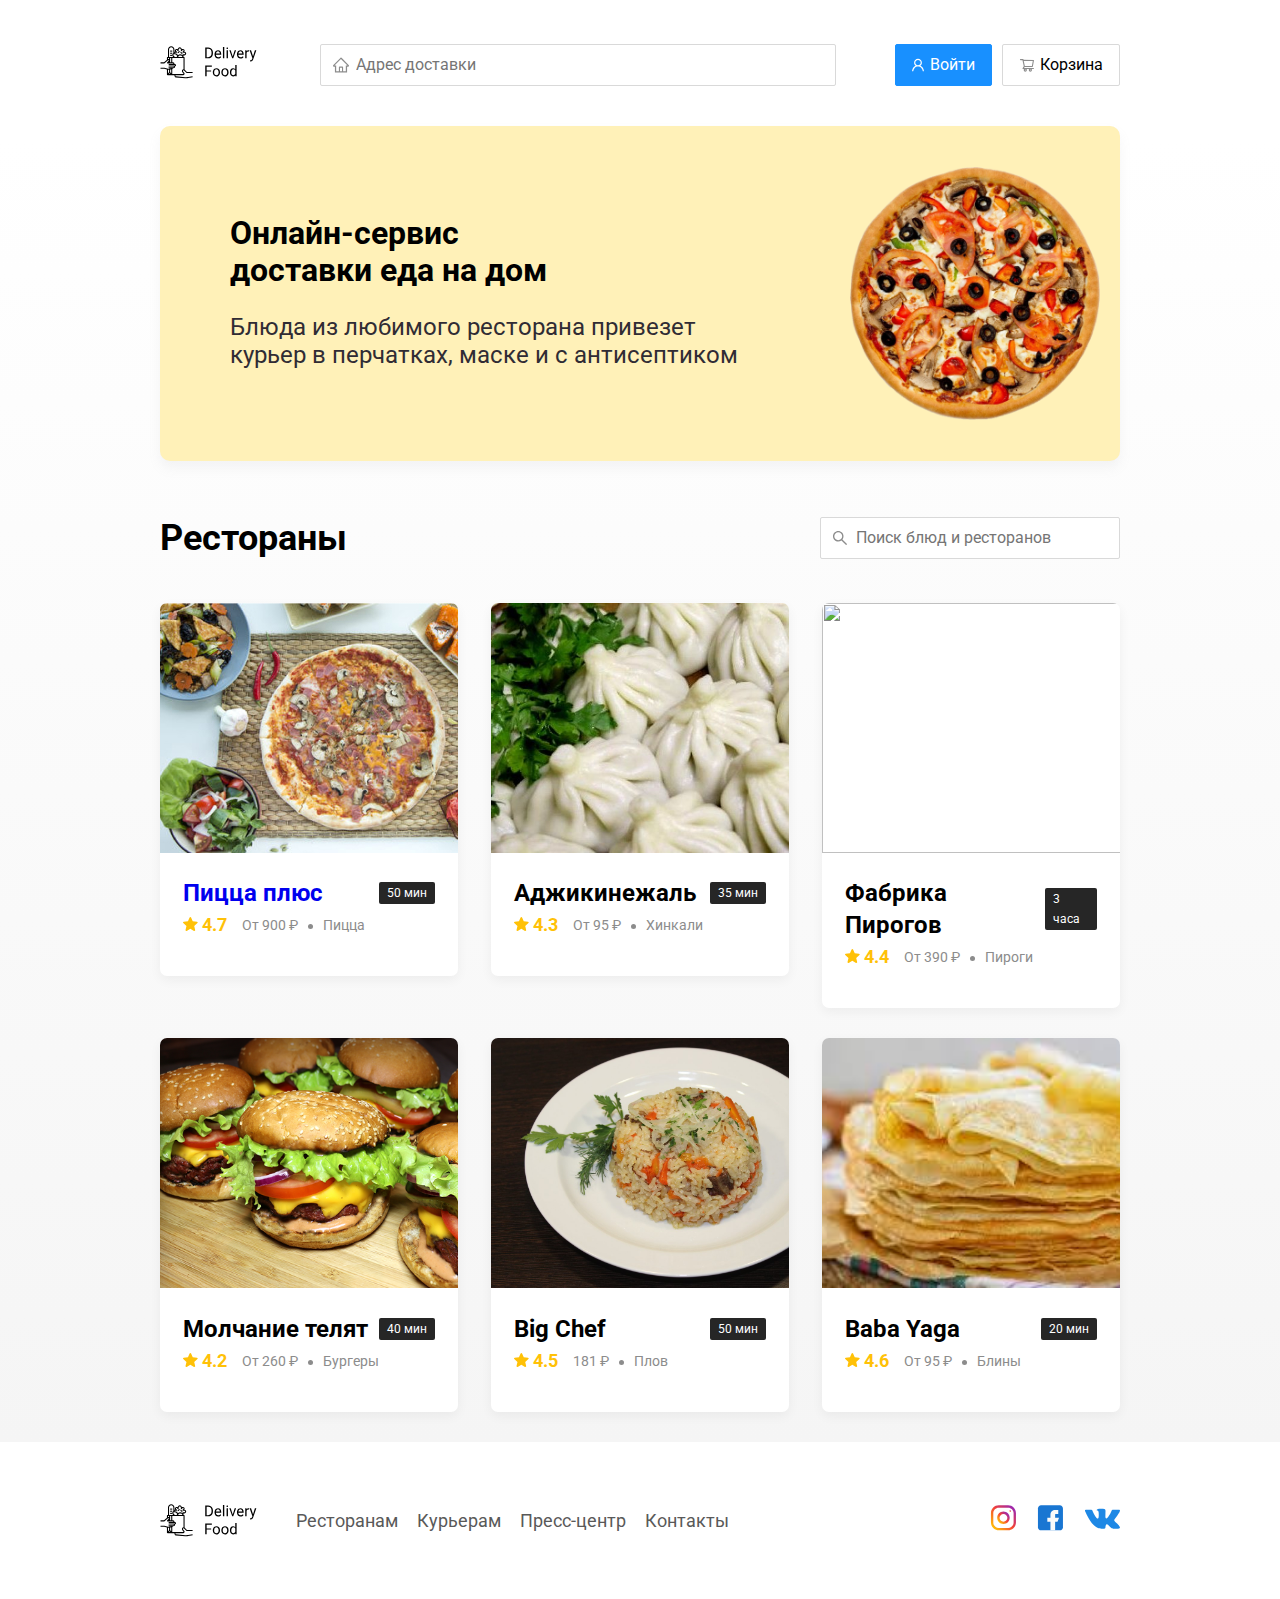
==== index.html @ 808a197e "Add files via upload" ====
<!DOCTYPE html>
<html lang="en">
<head>
    <meta charset="UTF-8">
    <meta name="viewport" content="width=device-width, initial-scale=1.0">
    <title>Delivery Food - доставка еды на дом</title>
    <link href=
     "https://fonts.googleapis.com/css?family=Roboto:400,700&display=swap&subset=cyrillic" 
      rel="stylesheet">
      <link rel="stylesheet" href="css/normalize.css">
    <link rel="stylesheet" href="css/style.css">
</head>
<body>
<div class="container">
    <header class='header'>
        <a href="index.html" class="logo">
            <img src="img\logo.svg" alt="Logo">
        </a>  
        <input type="text" class="input input-address" placeholder="Адрес доставки">
        <div class="buttons">
         <button class="button button-primary">
            <img src="img\user.svg" alt="" class="button-icon"> 
            <span class="button-text">Войти</span> 
        </button>
         <button class="button">
            <img src="img\shopping-cart.svg" alt="" class="button-icon"> 
            <span class="button-text">Корзина</span> 
         </button>
       </div>
    </header>
</div> 
<main class="main">
    <div class="container">
        <section class="promo">
            <h1 class="promi-title">Онлайн-сервис <br>доставки еда на дом</h1>
            <p class="promo-text">
                Блюда из любимого ресторана привезет курьер в перчатках, маске и с антисептиком
            </p>
        </section>
        <section class="restaurants">
            <div class="section-heading">
                <h2 class="section-title">Рестораны</h2>
                    <input type="text" class="input input-search" placeholder="Поиск блюд и ресторанов"> 
            </div>
            <div class="cards">
                <a href="restaurant.html" class="card">
                    <img src="img\image.jpg" alt="" class="card-image">
                    <div class="card-text"> 
                        <div class="card-heading">
                            <h3 class="card-title">Пицца плюс</h3>
                            <span class="card-tag tag">50 мин</span>
                        </div>
                        <div class="card-info">
                            <div class="rating"><img src="img\star.svg" alt="rating" class="rating-star">
                                4.7
                            </div>
                            <div class="price">От 900 ₽</div>
                            <div class="category">Пицца</div>
                        </div>
                    </div>
                </a>
        
                <div class="card">
                    <img src="img\hinkali.jpg" alt="" class="card-image">
                    <div class="card-text"> 
                        <div class="card-heading">
                            <h3 class="card-title">Аджикинежаль</h3>
                            <span class="card-tag tag">35 мин</span>
                        </div>
                        <div class="card-info">
                            <div class="rating"><img src="img\star.svg" alt="rating" class="rating-star" >
                                4.3
                            </div>
                            <div class="price">От 95 ₽</div>
                            <div class="category">Хинкали</div>
                        </div>
                    </div>
                </div>
        
                <div class="card">
                    <img src="img\pirog.jpg" alt="" class="card-image">
                    <div class="card-text"> 
                        <div class="card-heading">
                            <h3 class="card-title">Фабрика Пирогов</h3>
                            <span class="card-tag tag">3 часа</span>
                        </div>
                        <div class="card-info">
                            <div class="rating"><img src="img\star.svg">
                                4.4
                            </div>
                            <div class="price">От 390 ₽</div>
                            <div class="category">Пироги</div>
                        </div>
                    </div>
                </div>
        
                <div class="card">
                    <img src="img\burger.jpg" alt="" class="card-image">
                    <div class="card-text"> 
                        <div class="card-heading">
                            <h3 class="card-title">Молчание телят</h3>
                            <span class="card-tag tag">40 мин</span>
                        </div>
                        <div class="card-info">
                            <div class="rating"><img src="img\star.svg">
                                4.2
                            </div>
                            <div class="price">От 260 ₽</div>
                            <div class="category">Бургеры</div>
                        </div>
                    </div>
                </div>
                
                <div class="card">
                    <img src="img\plov.jpg" alt="" class="card-image">
                    <div class="card-text"> 
                        <div class="card-heading">
                            <h3 class="card-title">Big Chef</h3>
                            <span class="card-tag tag">50 мин</span>
                        </div>
                        <div class="card-info">
                            <div class="rating"><img src="img\star.svg">
                                4.5
                            </div>
                            <div class="price">181 ₽</div>
                            <div class="category">Плов</div>
                        </div>
                    </div>
                </div>
        
                <div class="card">
                    <img src="img\blin.jpg" alt="" class="card-image">
                    <div class="card-text"> 
                        <div class="card-heading">
                            <h3 class="card-title">Baba Yaga</h3>
                            <span class="card-tag tag">20 мин</span>
                        </div>
                        <div class="card-info">
                            <div class="rating"><img src="img\star.svg">
                                4.6
                            </div>
                            <div class="price">От 95 ₽</div>
                            <div class="category">Блины</div>
                        </div>
                    </div>
                </div>
            </div>
        </section>
    </div>
</main> 

<footer class="footer">
    <div class="container">
        <div class="footer-block">
            <img src="img\logo.svg" alt="" class="logo footer-logo">
            <nav class="footer-nav">
                <a href="#" class="footer-link">Ресторанам </a>
                <a href="#" class="footer-link">Курьерам</a>
                <a href="#" class="footer-link">Пресс-центр</a>
                <a href="#" class="footer-link">Контакты</a>
            </nav>
            <div class="social-links"></div>
            <a href="#" class="social-link"><img src="img\instagram.svg" alt=""></a>
            <a href="#" class="social-link"><img src="img\fb.svg" alt=""></a>
            <a href="#" class="social-link"><img src="img\vk.svg" alt=""></a>
        </div>
    </div>
</footer>
</body>
</html>
---- css/style.css ----
* {
    box-sizing: border-box;
}
body {
    font-family: 'Roboto', sans-serif;
    padding-top: 44px;
}
.container {   
    max-width: 1200px;
    margin: auto;
}
.header {
    display: flex;
    align-items: center;
    justify-content: space-between;   
    margin-bottom: 40px; 
}
.input {
    background: #FFFFFF;
    border: 1px solid #D9D9D9;   
    border-radius: 2px;
    font-size: 16px;
    line-height: 24px;
    padding: 8px;
    padding-left: 35px;
    background-repeat: no-repeat;
    background-position: left 11px center;
}
.input-address {    
    flex: 0.8;    
    background-image: url(../img/home.svg);    
}
.input-search {
    width: 300px;
    background-image: url(../img/search.svg); 
    margin-left: auto;
}
.buttons {
    display: flex;
    align-items: center;
}
.button {
    padding: 8px 16px;
    background: #FFFFFF;
    border: 1px solid #D9D9D9;
    box-sizing: border-box;
    box-shadow: 0px 0px 2px rgba(0, 0, 0, 0.0015);
    border-radius: 2px;
    font-size: 16px;
    line-height: 24px;
    display: flex;
    align-items: center;
}
.button-primary {
    background: #1890ff;
    border: 1px solid #1890ff;
    color: white;
    margin-right: 10px;
}
.button-card-text {
    margin-right: 10px;
}
.button-icon {
    margin-right: 6px;
}
.promo {
    box-shadow: 0px 7px 12px rgba(158, 158, 163, 0.1);
    background: #FFF1B8 url(../img/pizza.png) no-repeat top 50px right  /550px;
    border-radius: 10px;
    padding: 68px 70px;
    margin-bottom: 56px;
}
.promo-title {
    font-style: normal;
    font-weight: bold;
    font-size: 39px;
    line-height: 46px;
    color: #302C34;
    
}
.promo-text {
    font-style: normal;
    font-weight: normal;
    font-size: 24px;
    line-height: 28px;
    color: #302C34;
    max-width: 538px;
}
.section-heading {
    display: flex;
    align-items: center;
    /*justify-content: space-between;*/
    margin-bottom: 44px;
}
.section-title {
font-style: normal;
font-weight: bold;
font-size: 36px;
line-height: 42px;
margin: 0;
color: #000000;
margin-right: 30px;
}
.cards {
    display: flex;
    align-items: flex-start;
    justify-content: space-between;
    flex-wrap: wrap;
}
.card {
    background: #FFFFFF;
    box-shadow: 0px 4px 12px rgba(0, 0, 0, 0.05);    
    border-radius: 7px;
    overflow: hidden;
    margin-bottom: 30px;
    flex-basis: 31%;
    text-decoration: none;
}
.card-image {
    width: 384px;
    height: 250px;
    object-fit: cover;
}
.card-text {
    padding-top: 20px;
    padding-bottom: 35px;
    padding-left: 23px;
    padding-right: 23px;
}
.card-heading {
    display: flex; 
    align-items: center;
    justify-content: space-between;
}
.card-title {
    margin: 0;
    font-style: normal;
    font-weight: bold;
    font-size: 24px;
    line-height: 32px;
}
.card-title-reg {
    font-weight: 400;
}
.card-tag {
    font-style: normal;
    font-weight: normal;
    font-size: 12px;
    line-height: 20px;
    color:#FFFFFF;
    background: #262626;
    border-radius: 2px;
    padding: 1px 8px;
}
.card-info {
    display: flex;
    align-items: center;
    flex-wrap: wrap;
}
.card-buttons {
    display: flex;
    align-items: center;    
    margin-top: 24px;
}
.card-price-bold {
    font-style: normal;
    font-weight: bold;
    font-size: 20px;
    line-height: 32px;
    color: #000000;
    margin-left: 30px;
}
.rating {
    margin-right: 26px;
    font-style: normal;
    font-weight: bold;
    font-size: 18px;
    line-height: 32px;
    color: #FFC107;
}
.price, 
.category {
    font-style: normal;
    font-weight: normal;
    font-size: 18px;
    line-height: 32px;
    color: #8C8C8C;
}
.ingredients {
    font-size: 18px;
    line-height: 21px;
    color: #8C8C8C;
}
.category {
    text-overflow: ellipsis;
    overflow: hidden;
    white-space: nowrap;
    max-width: 150px;
}
.price {
    margin-right: 10px;
}
.price:after {
    content: "";
    width: 5px;
    height: 5px;
    background-color: #8c8c8c;
    display:  inline-block;
    vertical-align: middle;
    border-radius: 50%;
    margin-left: 10px;
}
.main {
    background: linear-gradient(180deg, rgba(245, 245, 245, 0) 1.04%, #F5F5F5 100%);
}
.footer {
    padding: 60px 0;
}
.footer-block {
    display: flex; 
    align-items: center;
    justify-content: space-between;
}
.footer-nav {
    margin-left: 35px;
    margin-right: auto;
}
.footer-link {
    display: inline-block;
    font-style: normal;
    font-weight: normal;
    font-size: 18px;
    line-height: 21px;
    color: #595959;
    text-decoration: none;
}
.footer-link:not(:last-child) {
    margin-right: 15px;
}
.social-links {
    display: flex; 
    align-items: center;
}
.social-link:not(:last-child) {
margin-right: 21px;
}
.modal {
    position: fixed;  
    left: 0;
    top: 0;
    width: 100%;
    height: 100%;
    background: rgba(0, 0, 0, 0.4);
    display: none;
}
.is-open {
    display: flex;
}
.modal-dialog {
    max-width: 780px;
    width: 95%;
    background: #FFFFFF;
    border-radius: 5px;
    margin: auto;
    padding: 40px 45px;
}
.modal-header {
    display: flex;
    align-items: center;
    justify-content: space-between;
    margin-bottom: 45px;
} 
.modal-title {
    margin: 0;
    font-weight: bold;
    font-size: 36px;
    line-height: 42px;
}
.close {
    font-size: 36px;
    border: none;
    background-color: transparent;
}
.modal-body {
    margin-bottom: 52px;
}
.food-row {
    display: flex;
    align-items: flex-start;
    justify-content: space-between;
    padding-bottom: 8px;
    border-bottom: 1px solid #D9D9D9;
    margin-bottom: 10px;    
}
.food-name {
    font-style: normal;
    font-weight: normal;
    font-size: 18px;
    line-height: 32px;
}
.food-price {
    margin-left: auto;
    margin-right: 47px;
}
.food-counter {
    display: flex;
    align-items: center;
}
.counter-button {
    display: flex;
    align-items: center;
    justify-content: center;
    width: 39px;
    height: 32px;
    background: #FFFFFF;
    border: 1px solid #40A9FF;
    box-sizing: border-box;
    border-radius: 2px;
    font-weight: normal;
    font-size: 14px;
    line-height: 22px;
    display: flex;
    color: #40A9FF;
}
.counter {
    font-size: 16px;
    line-height: 24px;
    margin-left: 10px;
    margin-right: 10px;
}
.modal-footer {
    display: flex;
    align-items: center;
    justify-content: space-between;
}
.footer-buttons {
    display: flex;
    align-items: center;
}
.modal-pricetag {
    background: #262626;
    border-radius: 5px;
    color: white;
    padding: 15px 20px;
    font-size: 20px;
    line-height: 23px;
}
@media (max-width: 1366px) {
    .container {
        max-width: 960px;
    }
    .promo {
        background-position: center right 20px;
        background-size: 250px;
    }
    .rating {
        margin-right: 15px;
    }
    .category,
    .price {
        font-size: 14px;
    }
}
@media (max-width: 992px) {
    .container {
        max-width: 750px;
    }
    .promo {
        padding:50px;
        background-position: center right 20px;
        background-size: 200px;
    }
    .promo-text {
        font-size: 18px;
        max-width: 400px;

    }
    .card {
        flex-basis: 49%;
    }
    .footer-link {
        font-size: 16px;        
    }
}
@media (max-width: 768px) {
    .container {
        max-width: 560px;
    }
    .card .rating {
        flex-basis:100%;
    }
    .card-info {
        flex-wrap: wrap;
    }
    .card-title {
        font-size:18px;
    }
    .promo-title {
        font-size: 24px;
        line-height: 1.4;
    }
    .promo {
        padding:50px;
        background-position: center right 20px;
        background-size: 200px;
    }
    .promo-text {
        margin-top: 0;
    }    
}
@media (max-width: 578px) {
    .container {
        max-width: 90%;
    }
    .header {
        flex-wrap: wrap;
    }
    .input-adress {
        margin-top: 15px;
        order: 5;
        flex: 1;
    }
    .promo {
        background-image: none;        
    }
    .promo-title {
        margin-bottom: 10px;
    }
    .section-title {
        font-size: 20px;
    }
    .card {
        flex-basis: 100%;
    } 
    .card-image {
        width: 100%;
    } 
    .footer {
        padding: 30px 0;
    }
    .footer-block{
        align-items: flex-start;
    }
    .footer-nav {
        margin-left: 5px;
        order: 0;
    }
    .footer-logo {
        margin-left: 15px;
        order: 1;
    }
    .social-links {
        order: 2;
    }
}
@media (max-width: 480px) {   
    .buttom-text {
        display: none;
    } 
    .button-icon {
        margin: 0;
    }
    .button {
        min-height: 40px;
    }
    .promo{
        padding: 20px;
    }
    .section-heading {
        flex-wrap: wrap;
    }
    .footer-block {
        flex-wrap: wrap;
        flex-direction: column;
        align-items: center;
    }
    .footer-logo {
        order: 0;
        margin-right: 20px;
    }
    .footer-nav {
        margin-right: 20px;
        text-align: center;
    }
    .footer-link:not(:last-child){
        margin-right: 0;
    }
}
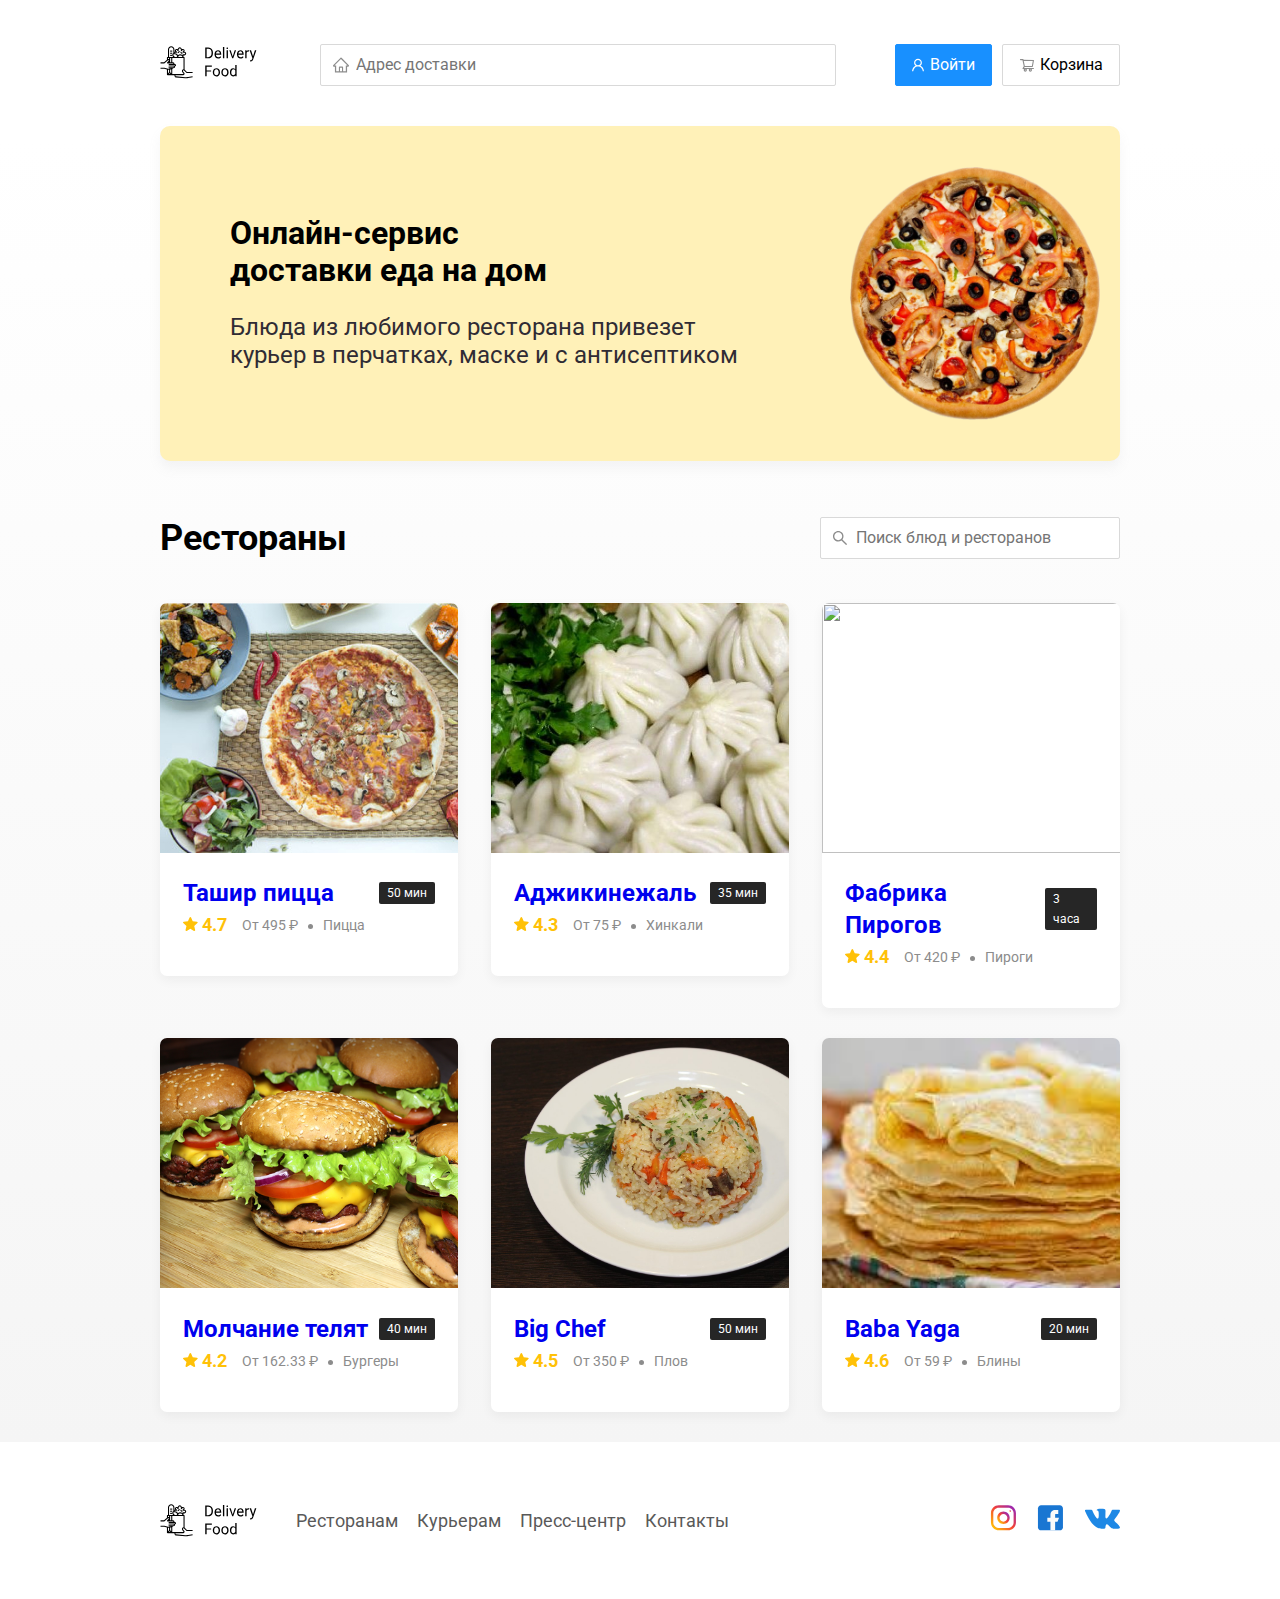
==== commit 48704f90: "ending forms" ====
--- a/index.html
+++ b/index.html
@@ -43,24 +43,24 @@
                     <input type="text" class="input input-search" placeholder="Поиск блюд и ресторанов"> 
             </div>
             <div class="cards">
-                <a href="restaurant.html" class="card">
+                <a href="pizza.html" class="card">
                     <img src="img\image.jpg" alt="" class="card-image">
                     <div class="card-text"> 
                         <div class="card-heading">
-                            <h3 class="card-title">Пицца плюс</h3>
+                            <h3 class="card-title">Ташир пицца</h3>
                             <span class="card-tag tag">50 мин</span>
                         </div>
                         <div class="card-info">
                             <div class="rating"><img src="img\star.svg" alt="rating" class="rating-star">
                                 4.7
                             </div>
-                            <div class="price">От 900 ₽</div>
+                            <div class="price">От 495 ₽</div>
                             <div class="category">Пицца</div>
                         </div>
                     </div>
                 </a>
         
-                <div class="card">
+                <a href="khinkali.html" class="card">
                     <img src="img\hinkali.jpg" alt="" class="card-image">
                     <div class="card-text"> 
                         <div class="card-heading">
@@ -71,13 +71,13 @@
                             <div class="rating"><img src="img\star.svg" alt="rating" class="rating-star" >
                                 4.3
                             </div>
-                            <div class="price">От 95 ₽</div>
+                            <div class="price">От 75 ₽</div>
                             <div class="category">Хинкали</div>
                         </div>
                     </div>
-                </div>
+                </a>
         
-                <div class="card">
+                <a href="pie.html" class="card">
                     <img src="img\pirog.jpg" alt="" class="card-image">
                     <div class="card-text"> 
                         <div class="card-heading">
@@ -88,13 +88,13 @@
                             <div class="rating"><img src="img\star.svg">
                                 4.4
                             </div>
-                            <div class="price">От 390 ₽</div>
+                            <div class="price">От 420 ₽</div>
                             <div class="category">Пироги</div>
                         </div>
                     </div>
-                </div>
+                </a>
         
-                <div class="card">
+                <a href="burger.html" class="card">
                     <img src="img\burger.jpg" alt="" class="card-image">
                     <div class="card-text"> 
                         <div class="card-heading">
@@ -105,13 +105,13 @@
                             <div class="rating"><img src="img\star.svg">
                                 4.2
                             </div>
-                            <div class="price">От 260 ₽</div>
+                            <div class="price">От 162.33 ₽</div>
                             <div class="category">Бургеры</div>
                         </div>
                     </div>
-                </div>
+                </a>
                 
-                <div class="card">
+                <a href="pilaf.html" class="card">
                     <img src="img\plov.jpg" alt="" class="card-image">
                     <div class="card-text"> 
                         <div class="card-heading">
@@ -122,13 +122,13 @@
                             <div class="rating"><img src="img\star.svg">
                                 4.5
                             </div>
-                            <div class="price">181 ₽</div>
+                            <div class="price">От 350 ₽</div>
                             <div class="category">Плов</div>
                         </div>
                     </div>
-                </div>
+                </a>
         
-                <div class="card">
+                <a href="pancake.html" class="card">
                     <img src="img\blin.jpg" alt="" class="card-image">
                     <div class="card-text"> 
                         <div class="card-heading">
@@ -139,11 +139,12 @@
                             <div class="rating"><img src="img\star.svg">
                                 4.6
                             </div>
-                            <div class="price">От 95 ₽</div>
+                            <div class="price">От 59 ₽</div>
                             <div class="category">Блины</div>
                         </div>
                     </div>
-                </div>
+                </a>
+
             </div>
         </section>
     </div>
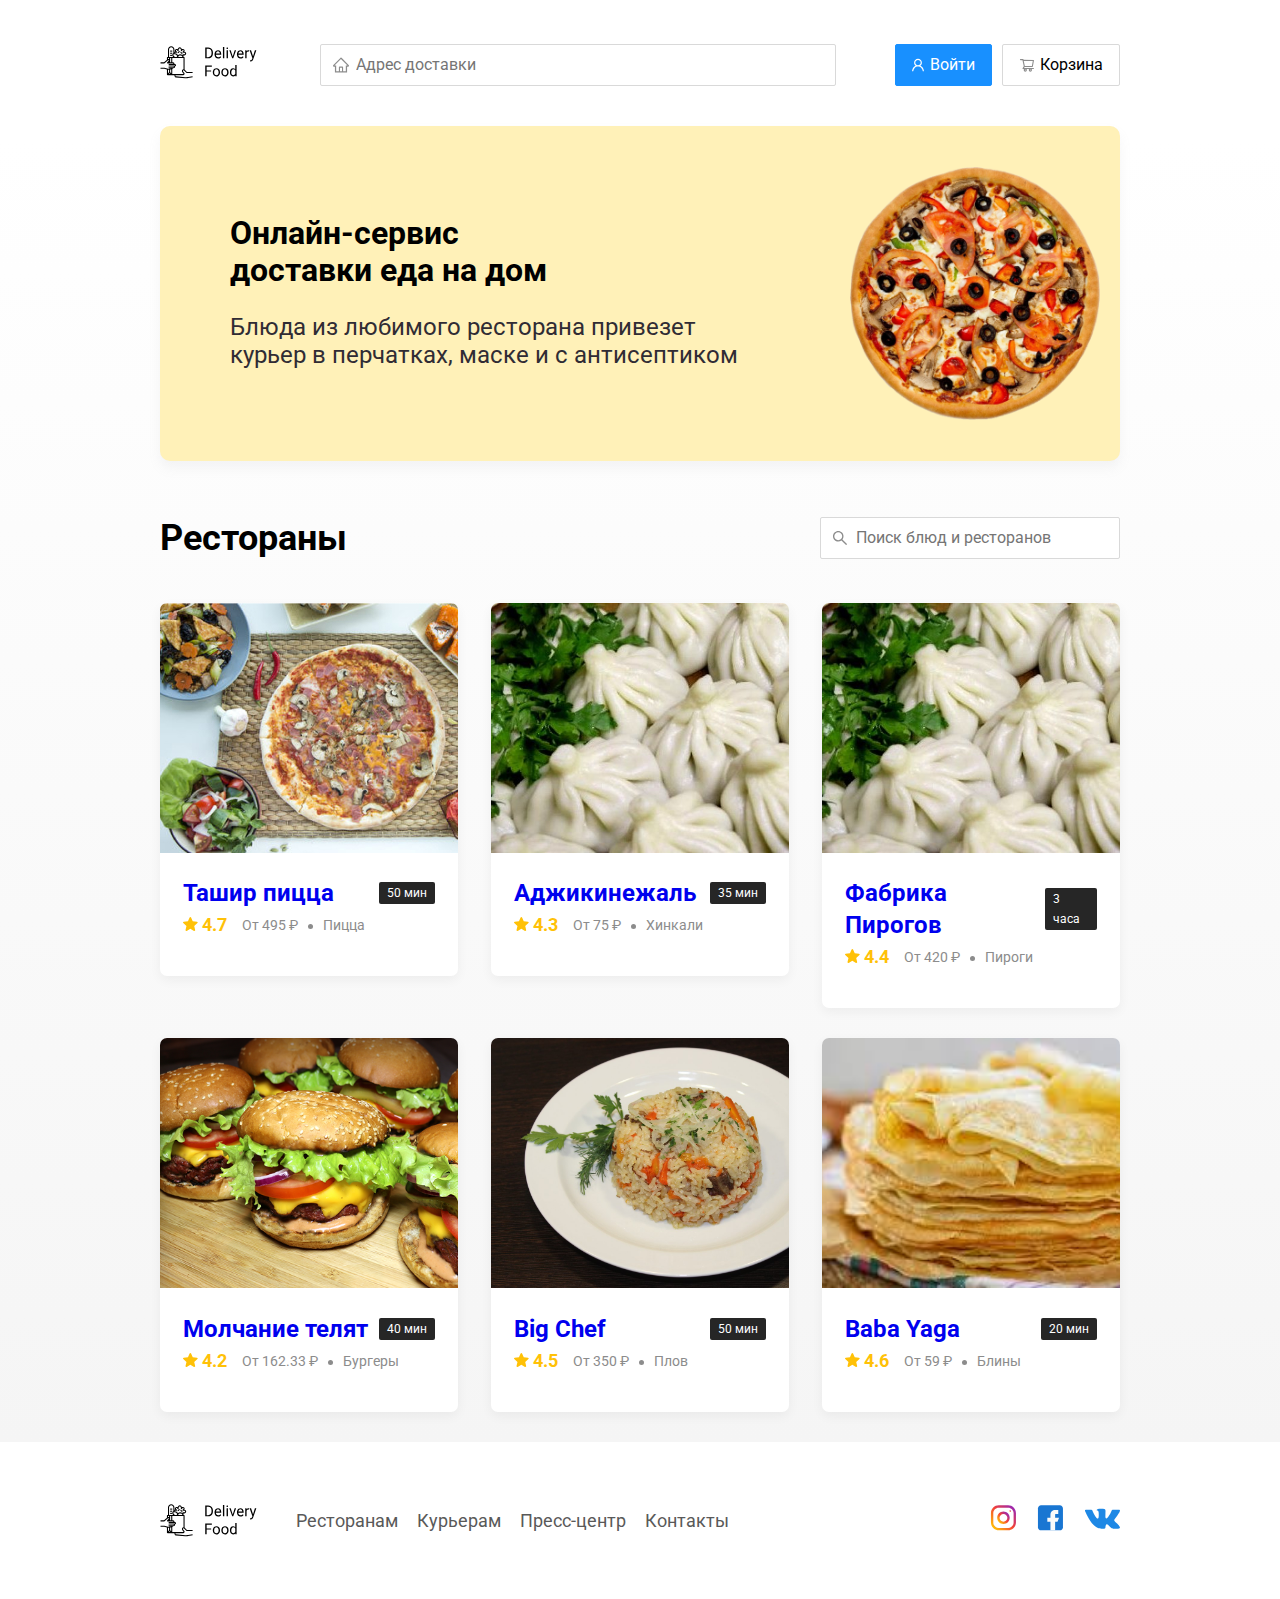
==== commit d80e072c: "1" ====
--- a/index.html
+++ b/index.html
@@ -78,7 +78,7 @@
                 </a>
         
                 <a href="pie.html" class="card">
-                    <img src="img\pirog.jpg" alt="" class="card-image">
+                    <img src="img\hinkali.jpg" alt="" class="card-image">
                     <div class="card-text"> 
                         <div class="card-heading">
                             <h3 class="card-title">Фабрика Пирогов</h3>
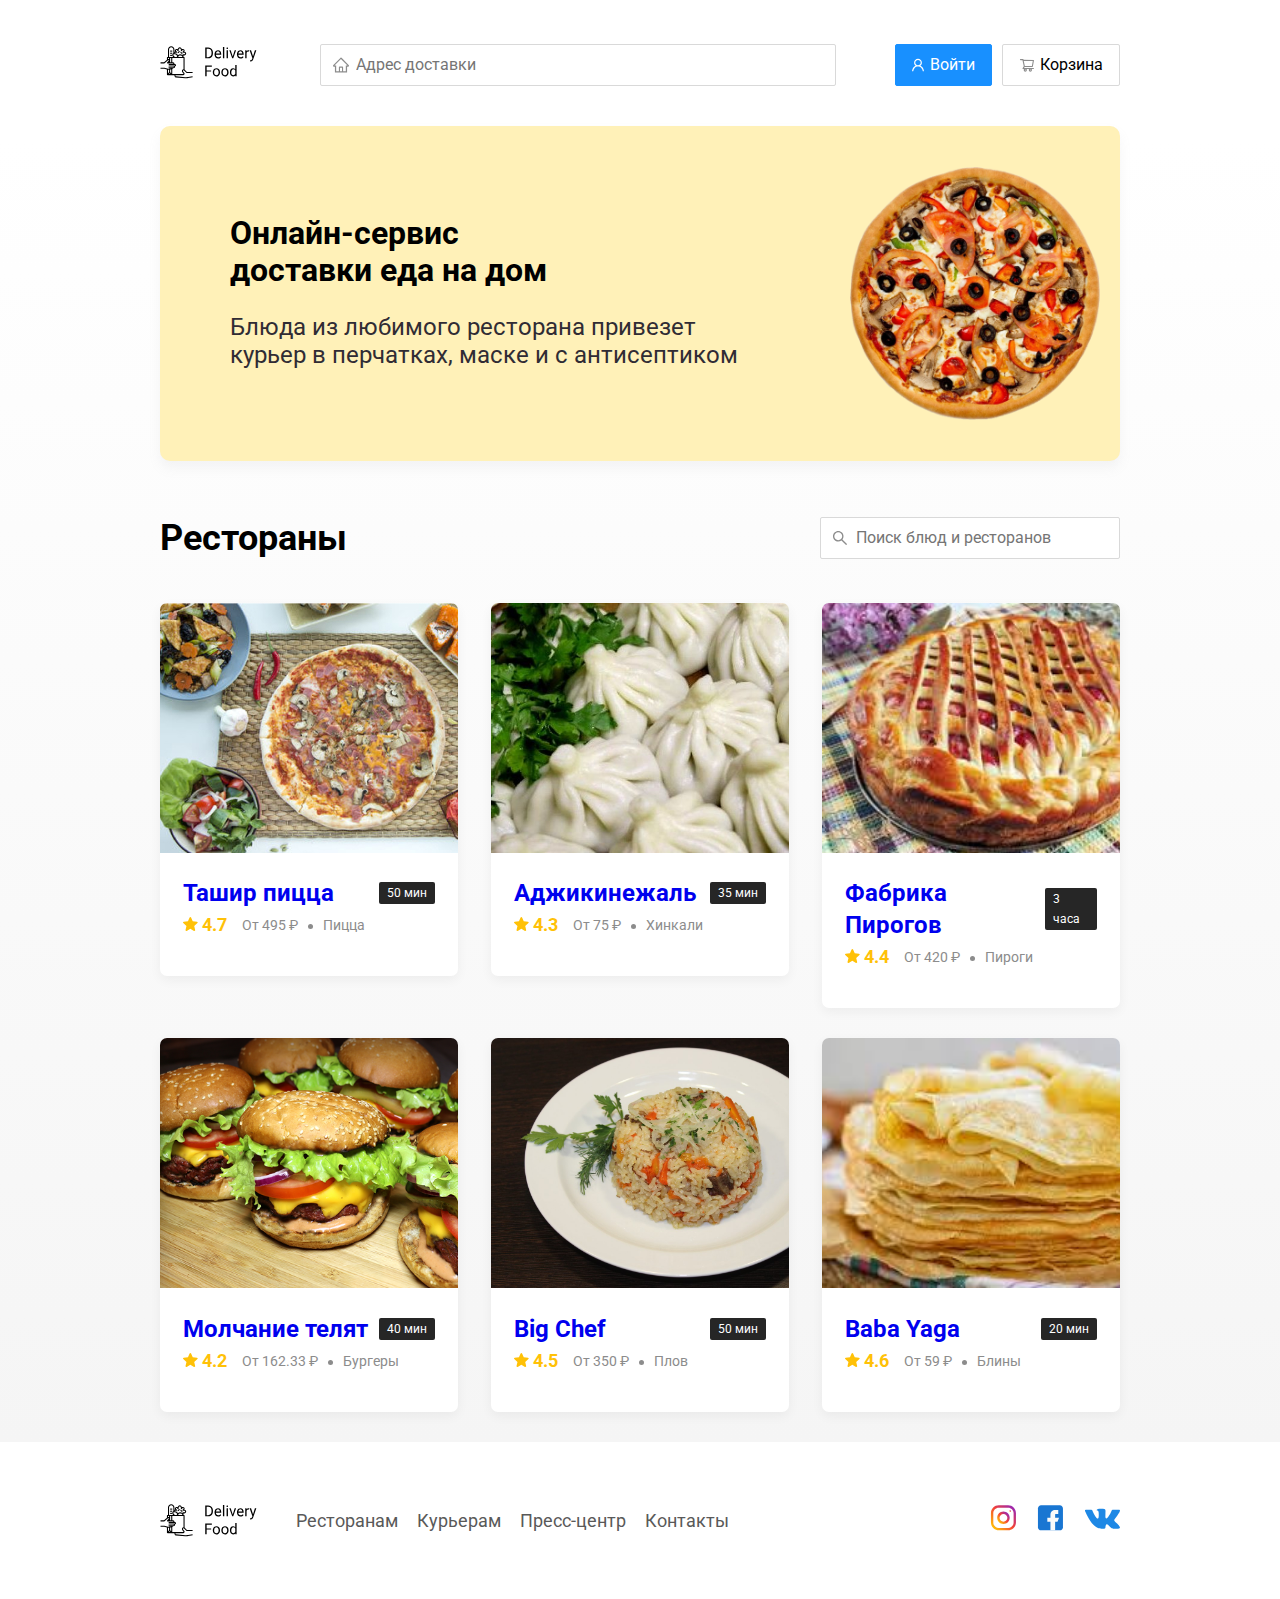
==== commit 2cb860d0: "chage pi pirog" ====
--- a/index.html
+++ b/index.html
@@ -78,7 +78,7 @@
                 </a>
         
                 <a href="pie.html" class="card">
-                    <img src="img\hinkali.jpg" alt="" class="card-image">
+                    <img src="img\pirog.jpg" alt="" class="card-image">
                     <div class="card-text"> 
                         <div class="card-heading">
                             <h3 class="card-title">Фабрика Пирогов</h3>
